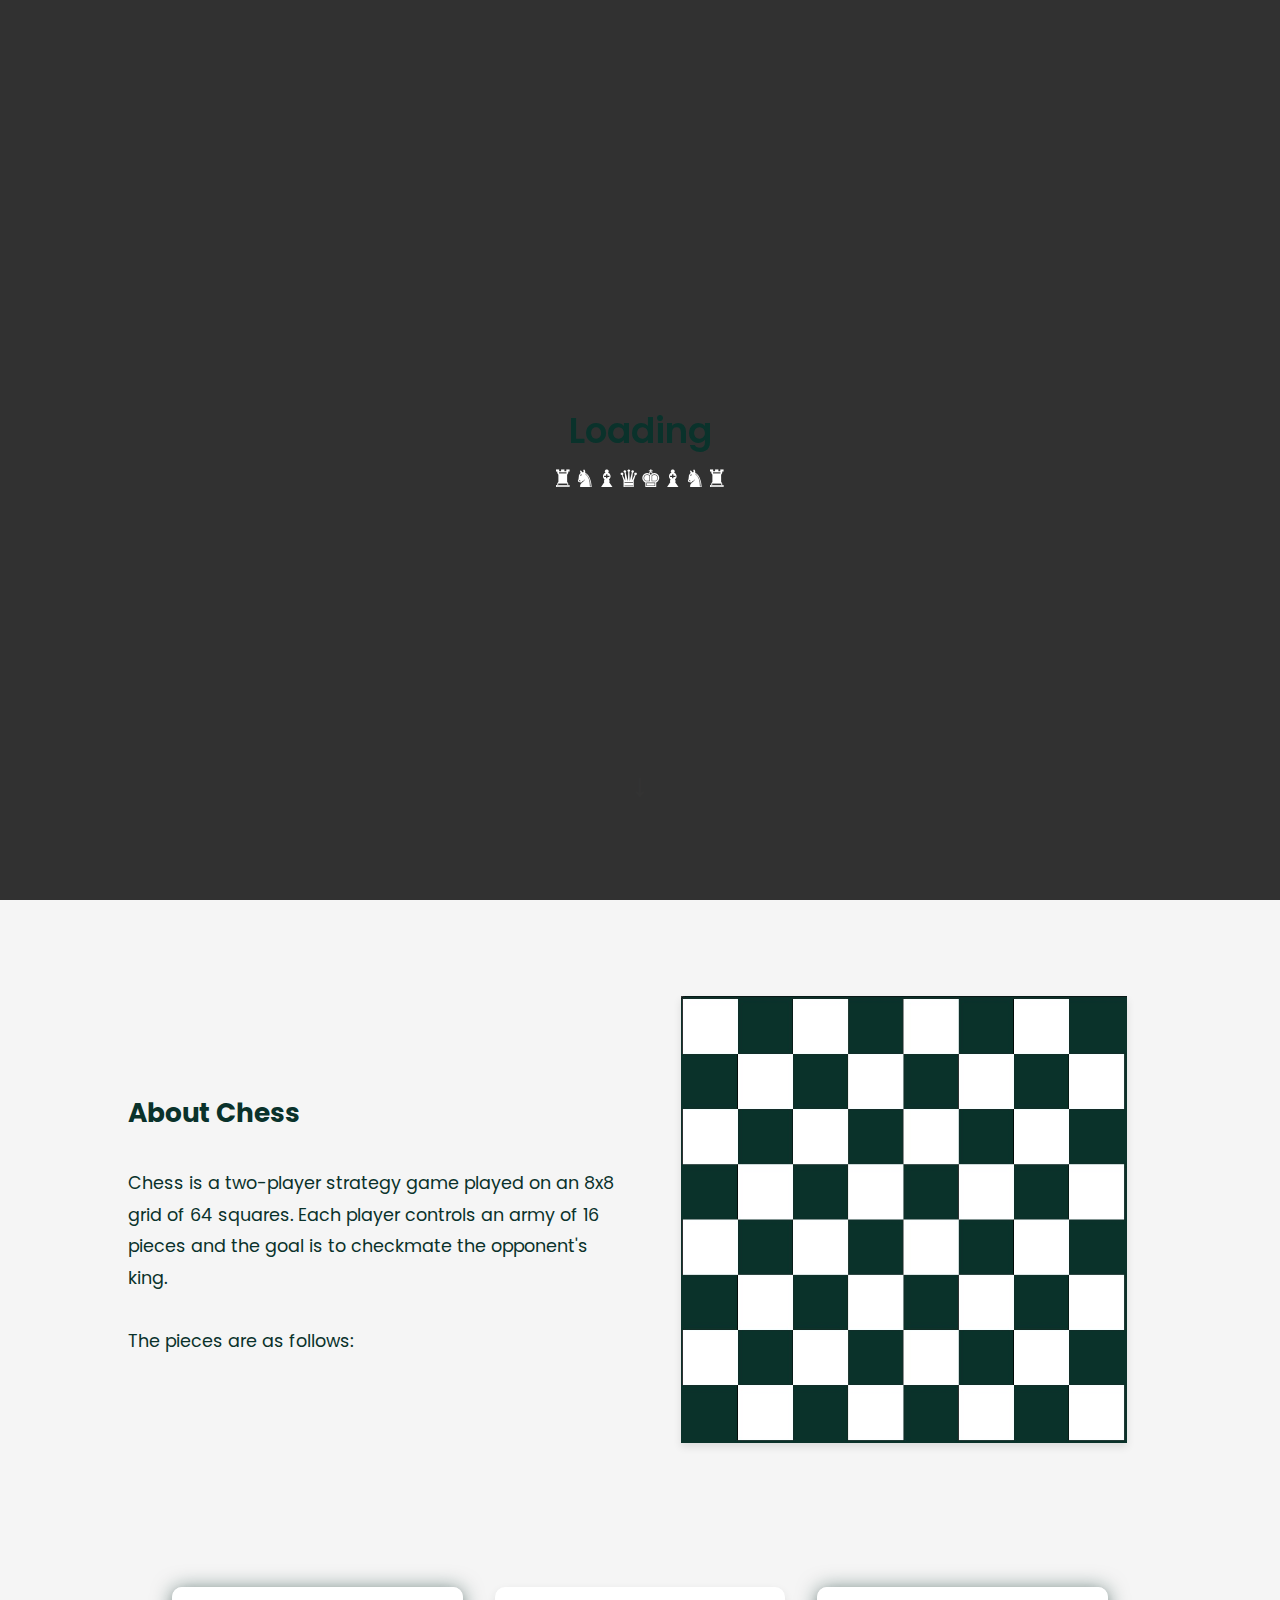
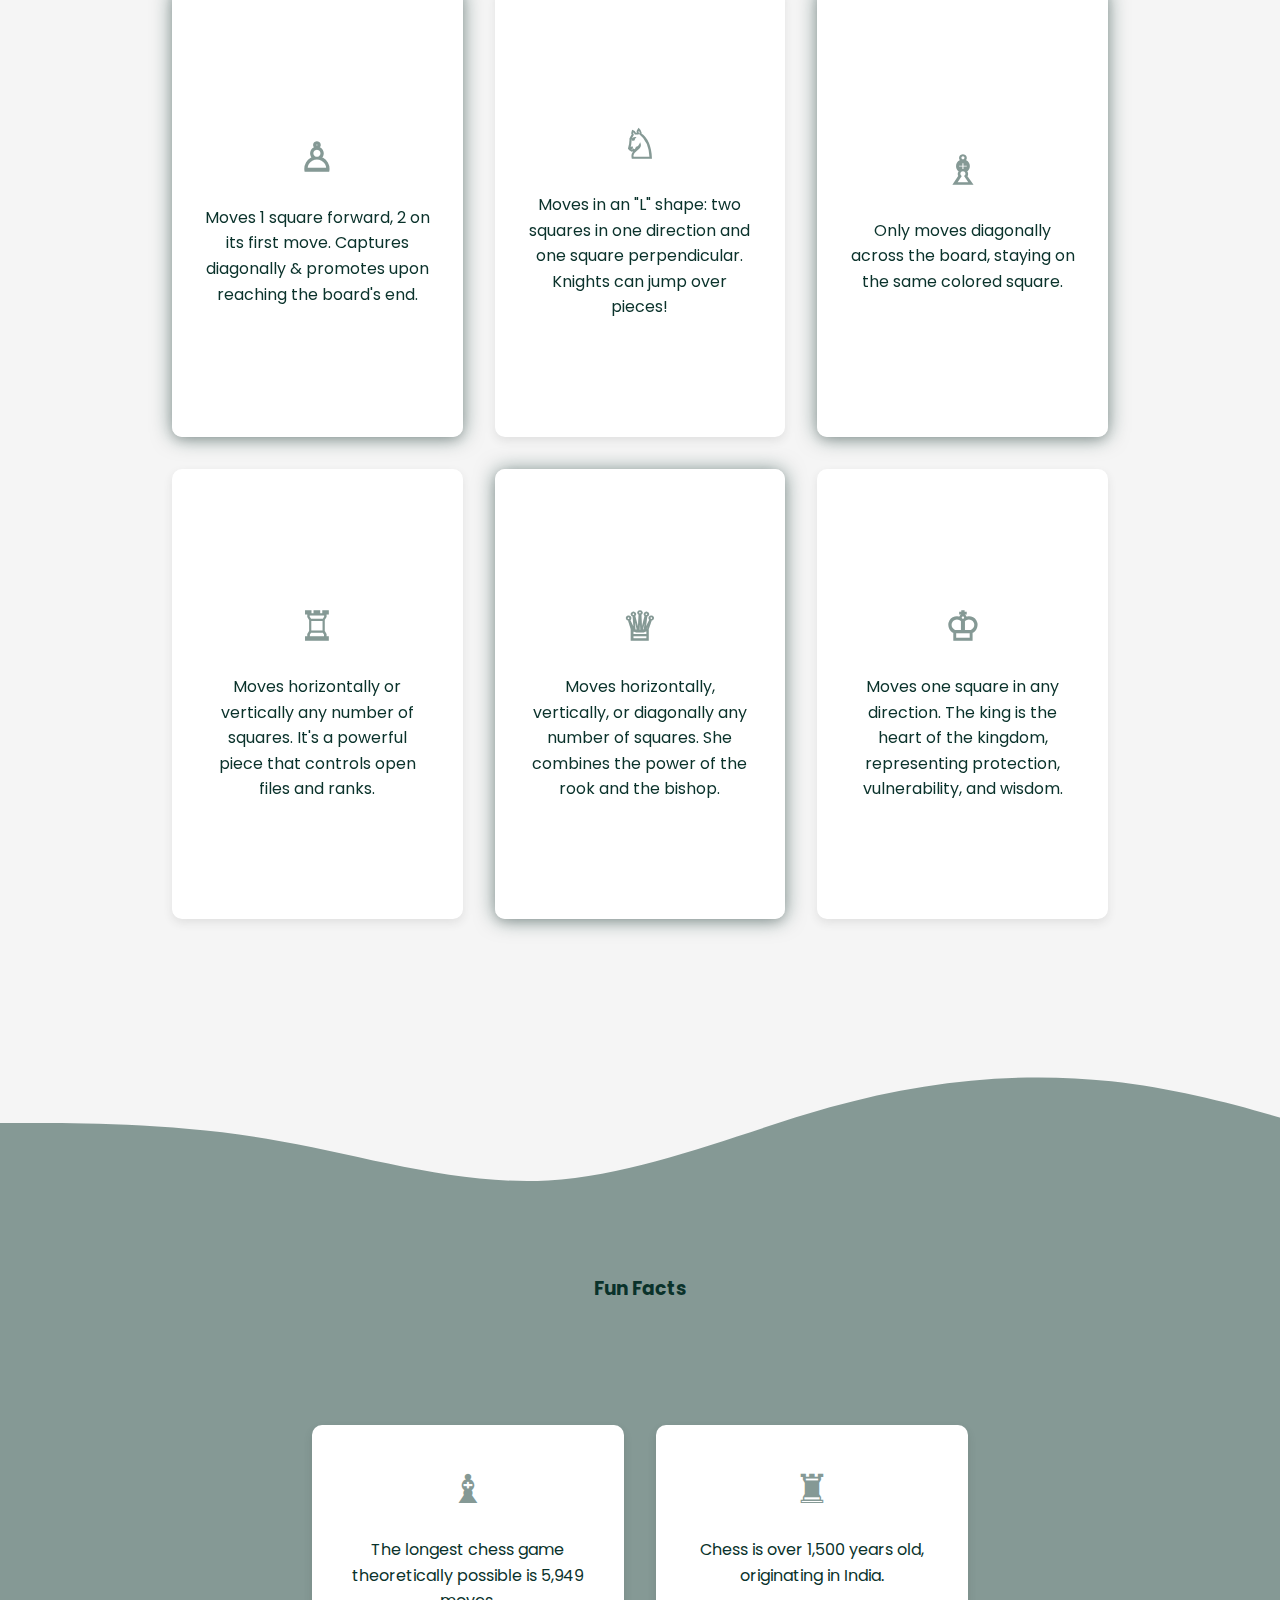
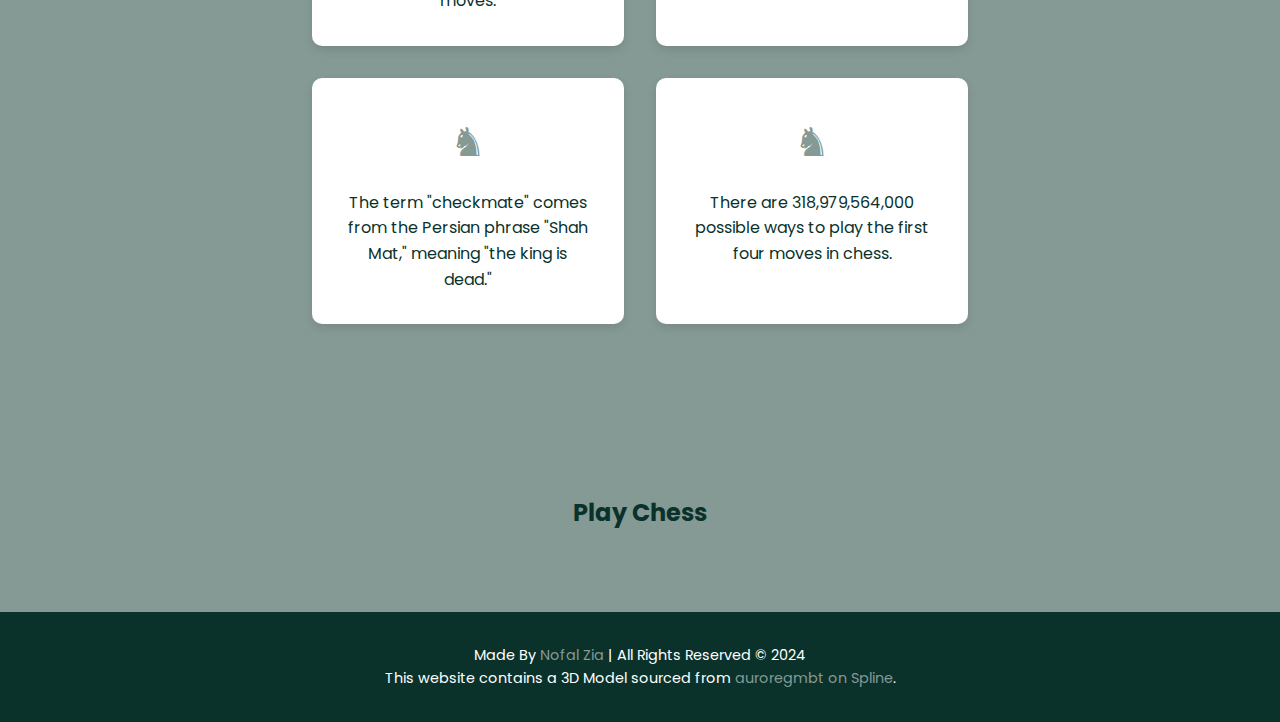
==== desktop-index.html @ 8d4e1d1d "Made a Desktop Version" ====
<!DOCTYPE html>
<html lang="en">
<head>
    <meta charset="UTF-8">
    <meta name="viewport" content="width=device-width, initial-scale=1.0">
    <title>Chess</title>

    <link rel="stylesheet" href="desktop styles.css">
    <link href="https://fonts.googleapis.com/css2?family=Poppins:wght@300;400;600&display=swap" rel="stylesheet">
</head>
<body>

    <div id="loading-overlay">
        <div class="loader-content">
            <h2>Loading<br></h2>&#9820;&#9822;&#9821;&#9819;&#9818;&#9821;&#9822;&#9820;
        </div>
    </div>    
    
    <div class="video-container">
        <video id="mobile-video" class="background-video" autoplay muted loop>
            <source src="BG mobile.mp4" type="video/mp4">
            Your browser does not support the video tag.
        </video>
        <video id="desktop-video" class="background-video" autoplay muted loop>
            <source src="BG Desktop.mp4" type="video/mp4">
            Your browser does not support the video tag.
        </video>
    
        <!-- Minimal Down Arrow Button -->
        <div class="down-button" onclick="scrollToSection('about-chess')">
            &#x2193; <!-- Downward arrow symbol -->
        </div>
    </div>    

    <section id="about-chess">
        
        <div class="about-content">
            <div class="about-text">
                <h2>About Chess</h2>
                <br>
                <p>Chess is a two-player strategy game played on an 8x8 grid of 64 squares. Each player controls an army of 16 pieces and the goal is to checkmate the opponent's king.</p>
                <br>
                <p>The pieces are as follows:</p>
            </div>
            <div class="about-image">
                <img src="board.jpg" alt="chess board">
            </div>
        </div>
    </section>
    
       
    <div class="card-container">
        <div class="card" id="pawn-card">
            <div class="card-front">
                <h6> &#9817; </h6>
                <p>Moves 1 square forward, 2 on its first move. Captures diagonally & promotes upon reaching the board's end.</p>
            </div>
            <div class="card-back">
                <p>The pawn symbolizes growth and patience, advancing step by step and sacrificing for the greater good. It embodies life’s struggles and triumphs, encouraging meaningful moves.</p>
            </div>
        </div>
    
        <div class="card" id="knight-card">
            <div class="card-front">
                <h6> &#9816; </h6>
                <p>Moves in an "L" shape: two squares in one direction and one square perpendicular. Knights can jump over pieces!</p>
            </div>
            <div class="card-back">
                <p>The knight's unique path symbolizes creativity and courage, urging unconventional choices and a quest for meaning.</p>
            </div>
        </div>
    
        <div class="card" id="bishop-card">
            <div class="card-front">
                <h6> &#9815; </h6>
                <p>Only moves diagonally across the board, staying on the same colored square.</p>
            </div>
            <div class="card-back">
                <p>The bishop’s diagonal movement represents seeking higher truths and inner wisdom, navigating contrasts in life’s journey.</p>
            </div>
        </div>
    
        <div class="card" id="rook-card">
            <div class="card-front">
                <h6> &#9814; </h6>
                <p>Moves horizontally or vertically any number of squares. It's a powerful piece that controls open files and ranks.</p>
            </div>
            <div class="card-back">
                <p>The rook teaches adaptability and strategic movement, protecting what matters while remaining flexible.</p>
            </div>
        </div>
    
        <div class="card" id="queen-card">
            <div class="card-front">
                <h6> &#9813; </h6>
                <p>Moves horizontally, vertically, or diagonally any number of squares. She combines the power of the rook and the bishop.</p>
            </div>
            <div class="card-back">
                <p>The queen embodies grace and authority, teaching balance and empathy. Her strategic moves reflect leadership that values multiple perspectives.</p>
            </div>
        </div>
    
        <div class="card" id="king-card">
            <div class="card-front">
                <h6> &#9812; </h6>
                <p>Moves one square in any direction. The king is the heart of the kingdom, representing protection, vulnerability, and wisdom.</p>
            </div>
            <div class="card-back">
                <p>The king represents leadership and responsibility, guiding by example and valuing counsel. His survival signifies the importance of unity and sacrifice.</p>
            </div>
        </div>
    </div>
    

<!-- SVG Wave -->
<svg xmlns="http://www.w3.org/2000/svg" viewBox="0 0 1440 320"><path fill="#859995" fill-opacity="1" d="M0,224L48,224C96,224,192,224,288,240C384,256,480,288,576,282.7C672,277,768,235,864,208C960,181,1056,171,1152,181.3C1248,192,1344,224,1392,240L1440,256L1440,320L1392,320C1344,320,1248,320,1152,320C1056,320,960,320,864,320C768,320,672,320,576,320C480,320,384,320,288,320C192,320,96,320,48,320L0,320Z"></path></svg>

<!-- Section for Fun Facts -->
<section id="play-chess">
    <h3>Fun Facts</h3>
    <div class="facts-container">
        <div class="fact">
            <div class="fact-icon">&#9821;</div> <!-- Black bishop icon -->
            <p>The longest chess game theoretically possible is 5,949 moves.</p>
        </div>
        <div class="fact">
            <div class="fact-icon">&#9820;</div> <!-- Black rook icon -->
            <p>Chess is over 1,500 years old, originating in India.</p>
        </div>
        <div class="fact">
            <div class="fact-icon">&#9822;</div> <!-- Black knight icon -->
            <p>The term "checkmate" comes from the Persian phrase "Shah Mat," meaning "the king is dead."</p>
        </div>
        <div class="fact">
            <div class="fact-icon">&#9822;</div> <!-- Black knight icon -->
            <p>There are 318,979,564,000 possible ways to play the first four moves in chess.</p>
        </div>
    </div>
    <a href="https://www.chess.com" target="_blank" class="play-chess-button">
        <h2>Play Chess</h2>
    </a>
</section>



    <footer>
        Made By <a href="mailto:nofalzia4s@gmail.com">Nofal Zia</a> | All Rights Reserved © 2024
        <br>
        This website contains a 3D Model sourced from <a href="https://app.spline.design/@auroregmbt" target="_blank">auroregmbt on Spline</a>. 
    </footer>
    

    <script src="script.js"></script>
</body>
</html>
---- desktop styles.css ----
/* Global Styles */
* {
    margin: 0;
    padding: 0;
    box-sizing: border-box;
}

body {
    font-family: 'Poppins', sans-serif;
    line-height: 1.6;
    color: #0a322b;
    background-color: #f5f5f5;
    overflow-x: hidden;
}

/* Loading Overlay */
#loading-overlay {
    display: flex;
    justify-content: center;
    align-items: center;
    position: fixed;
    width: 100%;
    height: 100%;
    background-color: rgba(0, 0, 0, 0.8);
    z-index: 1000;
    color: #fff;
    font-size: 1.5rem;
    transition: opacity 0.5s ease-in-out;
}

.loader-content h2 {
    font-weight: 600;
    text-align: center;
}

#loading-overlay.hidden {
    opacity: 0;
    visibility: hidden;
}

/* Video Container */
.video-container {
    position: relative;
    height: 100vh;
    overflow: hidden;
}

.background-video {
    position: absolute;
    top: 0;
    left: 0;
    width: 100%;
    height: 100%;
    object-fit: cover;
    z-index: -1;
}

.down-button {
    position: absolute;
    bottom: 10%;
    left: 50%;
    transform: translateX(-50%);
    background-color: transparent;
    color: white;
    font-size: 2rem;
    cursor: pointer;
    transition: transform 0.3s ease-in-out;
}

.down-button:hover {
    transform: translateX(-50%) translateY(-10px);
}

/* Section Styles */
section {
    padding: 4rem 2rem;
    text-align: center;
    background-color: #f5f5f5;
}

h2, h3 {
    color: #0a322b;
    margin-bottom: 0rem;
}



/* Card Styles */
.card-container {
    display: grid;
    grid-template-columns: repeat(auto-fit, minmax(250px, 1fr));
    gap: 2rem; /* Adds space between cards */
    justify-content: center;
    max-width: 1000px;
    margin: 0 auto;
    margin-top: 40px;
    padding: 0 2.5%;
    border-radius: 10px;
}

.card {
    position: relative;
    perspective: 1000px;
    background-color: transparent;
    width: 100%;
    max-width: 400px;
    height: 450px;
    margin: 0 auto;
    cursor: pointer; 
    border-radius: 10px;
}

.card:nth-child(even) {
    box-shadow: 0 4px 8px rgba(255, 255, 255, 0.5); /* Whiter shadow for odd cards */

}

.card:nth-child(odd) {
    box-shadow: 0 1px 20px rgba(10, 50, 43, 0.5); /* Dark green shadow for even cards */
}


.card-front, .card-back {
    position: absolute;
    backface-visibility: hidden;
    padding: 2rem;
    border-radius: 10px;
    background-color: white;
    box-shadow: 0 4px 10px rgba(0, 0, 0, 0.1);
    transform-style: preserve-3d;
    transition: transform 0.6s ease;
    width: 100%;
    height: 100%;
    display: flex; /* Enable Flexbox */
    flex-direction: column; /* Stack content vertically */
    justify-content: center; /* Vertically center the content */
    align-items: center; /* Horizontally center the content */
    text-align: center; /* Center text inside */
    border-radius: 10px;
}

.card-front {
    transform: rotateY(0deg);
}

.card-back {
    transform: rotateY(180deg);
    color: #fff;
    background-color: #0a322b;
}

.card.flipped .card-front {
    transform: rotateY(-180deg);
}

.card.flipped .card-back {
    transform: rotateY(0deg);
}

/* Align chess pieces and text */
.card-front .chess-piece, .card-back .chess-piece {
    width: 50px; /* Example size for the chess piece */
    height: 50px;
    margin-bottom: 1rem; /* Space below the chess piece */
}

.card-front h6, .card-back h6 {
    font-size: 2.5rem;
    margin-top: 0.5rem; /* Space above the text */
    color: #859995;
}

h6 {
    font-size: 2rem;
    margin-bottom: 1rem;
    color: #859995;
}

/* SVG Wave */
svg {
    width: 110%;
    margin: -15px;
}

/* Fun Facts Section */
#play-chess .facts-container {
    display: grid;
    grid-template-columns: repeat(auto-fit, minmax(250px, 1fr));
    gap: 2rem;
    max-width: 900px;
    margin: 0 auto;
    padding: 10%;
}

#play-chess {
   background-color:#859995;
}

.fact {
    padding: 2rem;
    background-color: #fff;
    border-radius: 10px;
    box-shadow: 0 4px 10px rgba(0, 0, 0, 0.1);
    transition: transform 0.3s ease;
}

.fact:hover {
    transform: translateY(-10px);
}

.fact-icon {
    font-size: 2.5rem;
    color: #859995;
    margin-bottom: 1rem;
}

.play-chess-button {
    display: inline-block;
    padding: 1rem 2rem;
    background-color: #859995;
    color: white;
    border-radius: 5px;
    text-decoration: none;
    margin-top: 2rem;
    transition: background-color 0.3s ease;
}

.play-chess-button:hover {
    background-color: #617e75;
}

/* Footer */
footer {
    padding: 2rem;
    background-color: #0a322b;
    color: white;
    text-align: center;
    font-size: 0.9rem;
}

footer a {
    color: #859995;
    text-decoration: none;
    transition: color 0.3s ease;
}

footer a:hover {
    color: #fff;
}

/* About Chess Section */
#about-chess {
    padding: 5% 10%;
    text-align: center;
    background-color: #f5f5f5;
}

img {
height: 90%;
width: 90%;
}

.about-content {
    display: flex;
    flex-wrap: wrap;
    justify-content: center;
    align-items: center;
    gap: 2rem;
    margin: 2rem 0;
}

.about-text, .about-image {
    flex: 1 1 45%;
}

.about-text {
    text-align: left;
    font-size: 1.1rem;
    line-height: 1.8;
    color: #0a322b;
}

.about-image img {
    max-width: 100%;
    height: auto;
    box-shadow: 0 4px 8px rgba(0, 0, 0, 0.1);
}
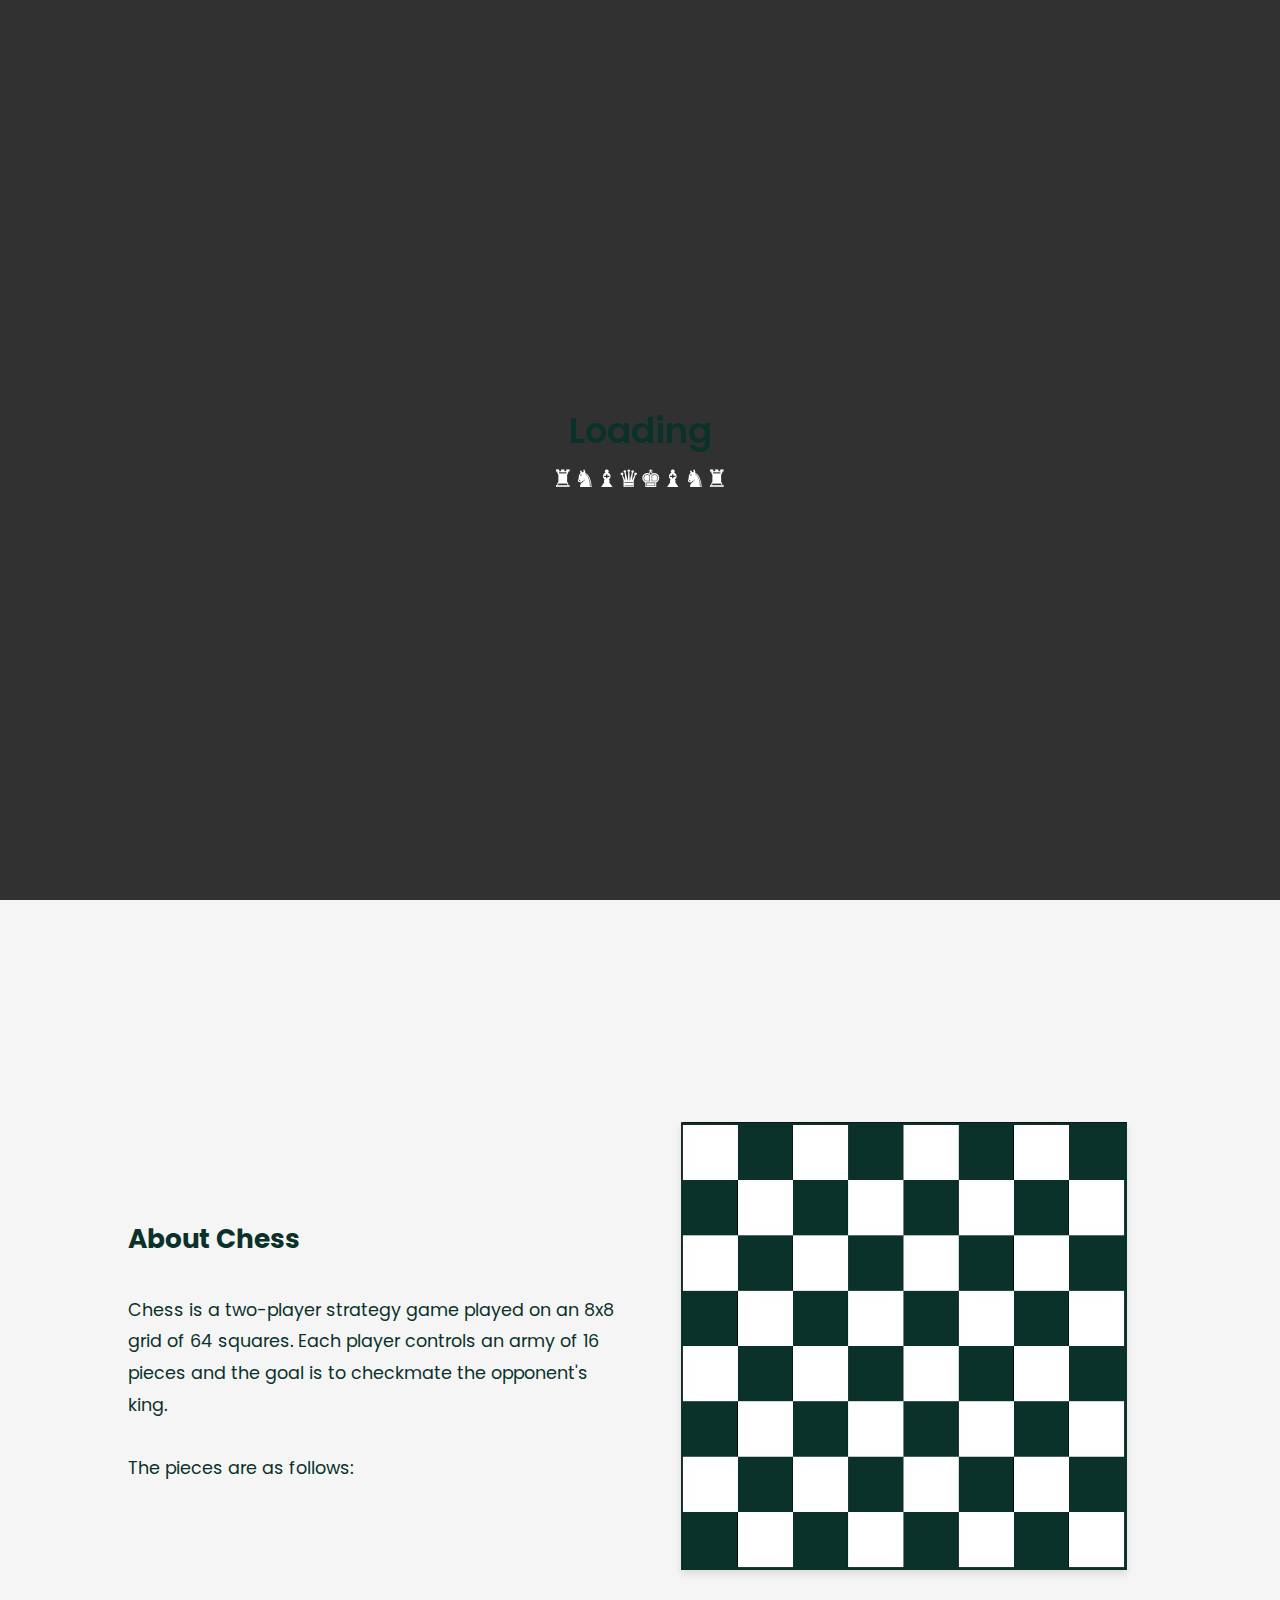
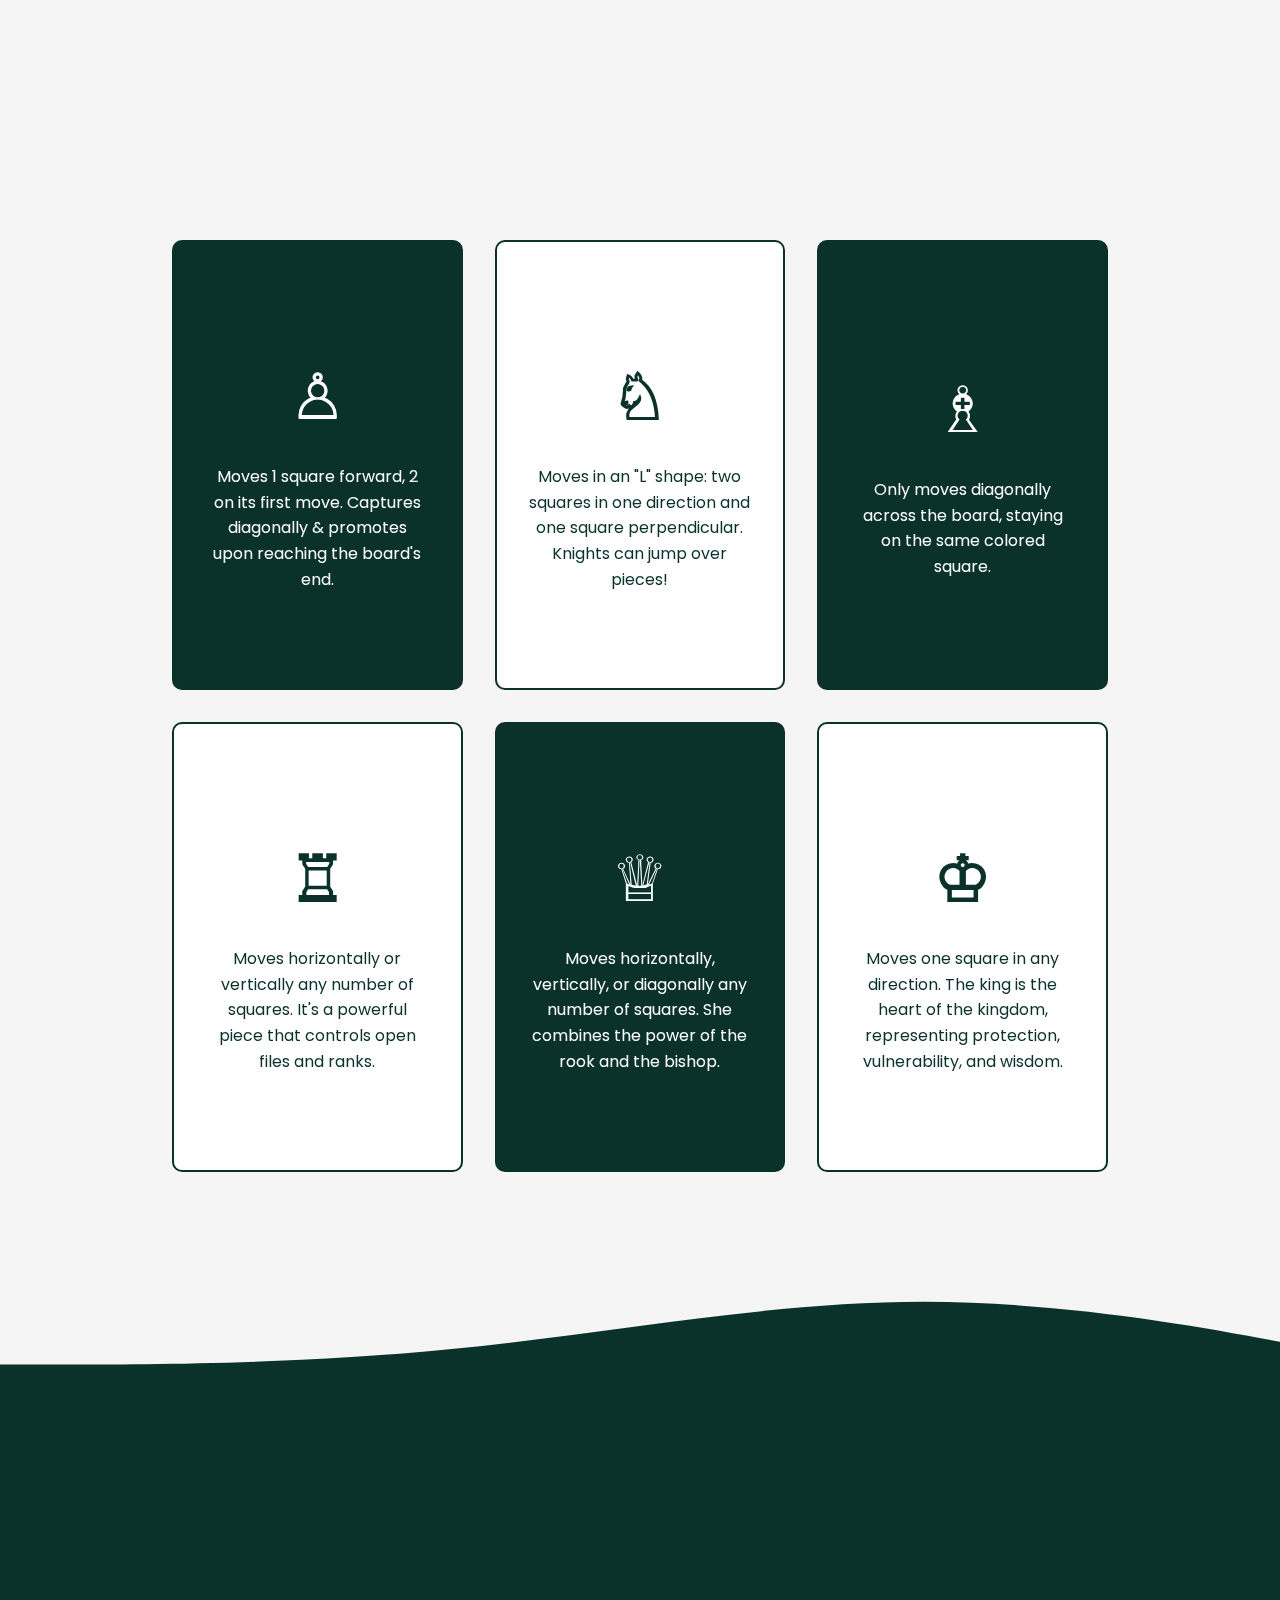
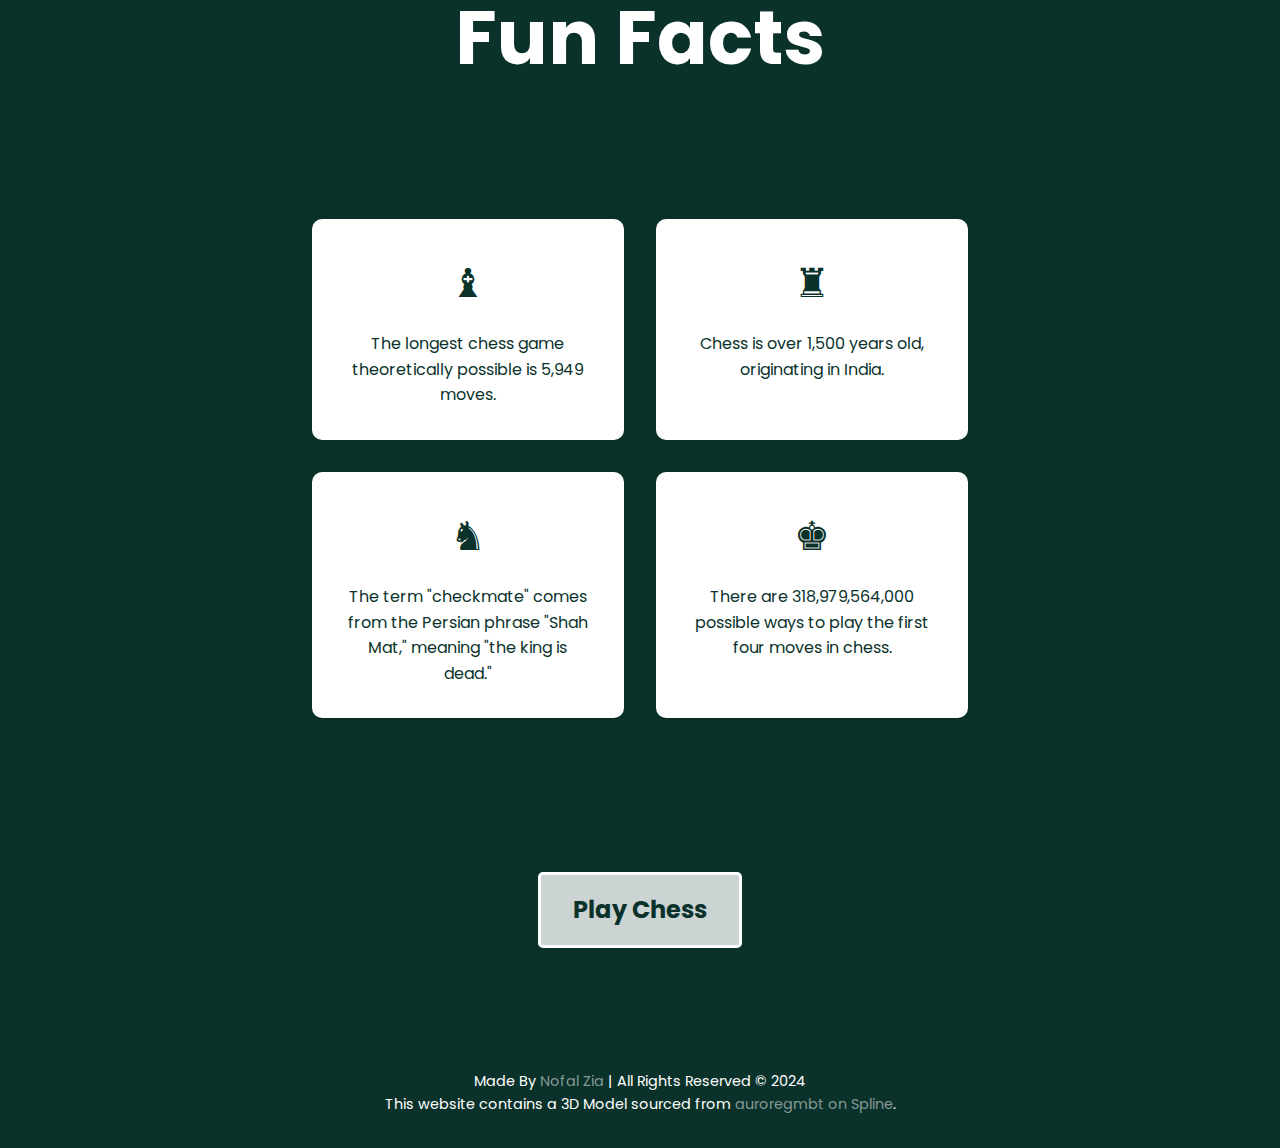
==== commit 9f0d60e8: "Finalized Desjtop and Mobile Version" ====
--- a/desktop-index.html
+++ b/desktop-index.html
@@ -111,13 +111,12 @@
         </div>
     </div>
     
-
+<br><br>
 <!-- SVG Wave -->
-<svg xmlns="http://www.w3.org/2000/svg" viewBox="0 0 1440 320"><path fill="#859995" fill-opacity="1" d="M0,224L48,224C96,224,192,224,288,240C384,256,480,288,576,282.7C672,277,768,235,864,208C960,181,1056,171,1152,181.3C1248,192,1344,224,1392,240L1440,256L1440,320L1392,320C1344,320,1248,320,1152,320C1056,320,960,320,864,320C768,320,672,320,576,320C480,320,384,320,288,320C192,320,96,320,48,320L0,320Z"></path></svg>
-
+<svg xmlns="http://www.w3.org/2000/svg" viewBox="0 0 1440 320"><path fill="#0a322b" fill-opacity="1" d="M0,160L80,160C160,160,320,160,480,144C640,128,800,96,960,96C1120,96,1280,128,1360,144L1440,160L1440,320L1360,320C1280,320,1120,320,960,320C800,320,640,320,480,320C320,320,160,320,80,320L0,320Z"></path></svg>
 <!-- Section for Fun Facts -->
 <section id="play-chess">
-    <h3>Fun Facts</h3>
+    <h3 style="color: white; font-size: 75px;">Fun Facts</h3>
     <div class="facts-container">
         <div class="fact">
             <div class="fact-icon">&#9821;</div> <!-- Black bishop icon -->
@@ -132,15 +131,15 @@
             <p>The term "checkmate" comes from the Persian phrase "Shah Mat," meaning "the king is dead."</p>
         </div>
         <div class="fact">
-            <div class="fact-icon">&#9822;</div> <!-- Black knight icon -->
+            <div class="fact-icon">&#9818;</div> <!-- Black knight icon -->
             <p>There are 318,979,564,000 possible ways to play the first four moves in chess.</p>
         </div>
     </div>
     <a href="https://www.chess.com" target="_blank" class="play-chess-button">
         <h2>Play Chess</h2>
     </a>
+    <br><br>
 </section>
-
 
 
     <footer>
--- a/desktop styles.css
+++ b/desktop styles.css
@@ -1,20 +1,19 @@
-/* Global Styles */
+
 * {
     margin: 0;
     padding: 0;
-    box-sizing: border-box;
-}
-
-body {
+    box-sizing: border-box
+   }
+   
+   body {
     font-family: 'Poppins', sans-serif;
     line-height: 1.6;
     color: #0a322b;
     background-color: #f5f5f5;
-    overflow-x: hidden;
-}
-
-/* Loading Overlay */
-#loading-overlay {
+    overflow-x: hidden
+   }
+   
+   #loading-overlay {
     display: flex;
     justify-content: center;
     align-items: center;
@@ -25,37 +24,36 @@
     z-index: 1000;
     color: #fff;
     font-size: 1.5rem;
-    transition: opacity 0.5s ease-in-out;
-}
-
-.loader-content h2 {
+    transition: opacity 0.5s ease-in-out
+   }
+   
+   .loader-content h2 {
     font-weight: 600;
-    text-align: center;
-}
-
-#loading-overlay.hidden {
+    text-align: center
+   }
+   
+   #loading-overlay.hidden {
     opacity: 0;
-    visibility: hidden;
-}
-
-/* Video Container */
-.video-container {
+    visibility: hidden
+   }
+   
+   .video-container {
     position: relative;
     height: 100vh;
-    overflow: hidden;
-}
-
-.background-video {
+    overflow: hidden
+   }
+   
+   .background-video {
     position: absolute;
     top: 0;
     left: 0;
     width: 100%;
     height: 100%;
     object-fit: cover;
-    z-index: -1;
-}
-
-.down-button {
+    z-index: -1
+   }
+   
+   .down-button {
     position: absolute;
     bottom: 10%;
     left: 50%;
@@ -64,41 +62,37 @@
     color: white;
     font-size: 2rem;
     cursor: pointer;
-    transition: transform 0.3s ease-in-out;
-}
-
-.down-button:hover {
-    transform: translateX(-50%) translateY(-10px);
-}
-
-/* Section Styles */
-section {
+    transition: transform 0.3s ease-in-out
+   }
+   
+   .down-button:hover {
+    transform: translateX(-50%) translateY(-10px)
+   }
+   
+   section {
     padding: 4rem 2rem;
     text-align: center;
-    background-color: #f5f5f5;
-}
-
-h2, h3 {
+    background-color: #f5f5f5
+   }
+   
+   h2, h3 {
     color: #0a322b;
-    margin-bottom: 0rem;
-}
-
-
-
-/* Card Styles */
-.card-container {
+    margin-bottom: 0rem
+   }
+   
+   .card-container {
     display: grid;
     grid-template-columns: repeat(auto-fit, minmax(250px, 1fr));
-    gap: 2rem; /* Adds space between cards */
+    gap: 2rem;
     justify-content: center;
     max-width: 1000px;
     margin: 0 auto;
     margin-top: 40px;
     padding: 0 2.5%;
-    border-radius: 10px;
-}
-
-.card {
+    border-radius: 10px
+   }
+   
+   .card {
     position: relative;
     perspective: 1000px;
     background-color: transparent;
@@ -106,182 +100,191 @@
     max-width: 400px;
     height: 450px;
     margin: 0 auto;
-    cursor: pointer; 
-    border-radius: 10px;
-}
-
-.card:nth-child(even) {
-    box-shadow: 0 4px 8px rgba(255, 255, 255, 0.5); /* Whiter shadow for odd cards */
-
-}
-
-.card:nth-child(odd) {
-    box-shadow: 0 1px 20px rgba(10, 50, 43, 0.5); /* Dark green shadow for even cards */
-}
-
-
-.card-front, .card-back {
+    cursor: pointer;
+    border-radius: 10px
+   }
+   
+   .card:nth-child(odd) .card-front {
+    background-color: #0a322b;
+    color: #fff
+   }
+   
+   .card:nth-child(odd) h6 {
+    color: #fff;
+    font-weight: lighter
+   }
+   
+   .card:nth-child(even) .card-front {
+    background-color: #ffffff
+   }
+   
+   .card:nth-child(odd) .card-back {
+    background-color: #ffffff;
+    color: #0a322b
+   }
+   
+   .card-front, .card-back {
     position: absolute;
     backface-visibility: hidden;
     padding: 2rem;
     border-radius: 10px;
     background-color: white;
-    box-shadow: 0 4px 10px rgba(0, 0, 0, 0.1);
     transform-style: preserve-3d;
     transition: transform 0.6s ease;
     width: 100%;
     height: 100%;
-    display: flex; /* Enable Flexbox */
-    flex-direction: column; /* Stack content vertically */
-    justify-content: center; /* Vertically center the content */
-    align-items: center; /* Horizontally center the content */
-    text-align: center; /* Center text inside */
-    border-radius: 10px;
-}
-
-.card-front {
-    transform: rotateY(0deg);
-}
-
-.card-back {
+    display: flex;
+    flex-direction: column;
+    justify-content: center;
+    align-items: center;
+    text-align: center;
+    border: 2px solid #0a322b
+   }
+   
+   .card-front {
+    transform: rotateY(0deg)
+   }
+   
+   .card-back {
     transform: rotateY(180deg);
     color: #fff;
-    background-color: #0a322b;
-}
-
-.card.flipped .card-front {
-    transform: rotateY(-180deg);
-}
-
-.card.flipped .card-back {
-    transform: rotateY(0deg);
-}
-
-/* Align chess pieces and text */
-.card-front .chess-piece, .card-back .chess-piece {
-    width: 50px; /* Example size for the chess piece */
+    background-color: #0a322b
+   }
+   
+   .card.flipped .card-front {
+    transform: rotateY(-180deg)
+   }
+   
+   .card.flipped .card-back {
+    transform: rotateY(0deg)
+   }
+   
+   .card-front .chess-piece, .card-back .chess-piece {
+    width: 50px;
     height: 50px;
-    margin-bottom: 1rem; /* Space below the chess piece */
-}
-
-.card-front h6, .card-back h6 {
-    font-size: 2.5rem;
-    margin-top: 0.5rem; /* Space above the text */
-    color: #859995;
-}
-
-h6 {
+    margin-bottom: 1rem
+   }
+   
+   .card-front h6, .card-back h6 {
+    font-size: 4rem;
+    margin-top: 0.5rem;
+    color: #0a322b
+   }
+   
+   h6 {
     font-size: 2rem;
     margin-bottom: 1rem;
-    color: #859995;
-}
-
-/* SVG Wave */
-svg {
+    color: #859995
+   }
+   
+   svg {
     width: 110%;
-    margin: -15px;
-}
-
-/* Fun Facts Section */
-#play-chess .facts-container {
+    margin: -15px
+   }
+   
+   #play-chess .facts-container {
     display: grid;
     grid-template-columns: repeat(auto-fit, minmax(250px, 1fr));
     gap: 2rem;
     max-width: 900px;
     margin: 0 auto;
-    padding: 10%;
-}
-
-#play-chess {
-   background-color:#859995;
-}
-
-.fact {
+    padding: 10%
+   }
+   
+   #play-chess {
+    background-color: #0a322b
+   }
+   
+   .fact {
     padding: 2rem;
     background-color: #fff;
     border-radius: 10px;
     box-shadow: 0 4px 10px rgba(0, 0, 0, 0.1);
-    transition: transform 0.3s ease;
-}
-
-.fact:hover {
-    transform: translateY(-10px);
-}
-
-.fact-icon {
+    transition: transform 0.3s ease
+   }
+   
+   .fact:hover {
+    transform: translateY(-10px)
+   }
+   
+   .fact-icon {
     font-size: 2.5rem;
-    color: #859995;
-    margin-bottom: 1rem;
-}
-
-.play-chess-button {
+    color: #0a322b;
+    margin-bottom: 1rem
+   }
+   
+   .play-chess-button {
     display: inline-block;
     padding: 1rem 2rem;
-    background-color: #859995;
-    color: white;
+    background-color: #ffffffca;
+    border: 3px solid #fff;
     border-radius: 5px;
     text-decoration: none;
     margin-top: 2rem;
-    transition: background-color 0.3s ease;
-}
-
-.play-chess-button:hover {
-    background-color: #617e75;
-}
-
-/* Footer */
-footer {
+    transition: background-color 0.3s ease
+   }
+   
+   .play-chess-button:hover {
+    background-color: #617e75
+   }
+   
+   footer {
     padding: 2rem;
     background-color: #0a322b;
     color: white;
     text-align: center;
-    font-size: 0.9rem;
-}
-
-footer a {
+    font-size: 0.9rem
+   }
+   
+   footer a {
     color: #859995;
     text-decoration: none;
-    transition: color 0.3s ease;
-}
-
-footer a:hover {
-    color: #fff;
-}
-
-/* About Chess Section */
-#about-chess {
+    transition: color 0.3s ease
+   }
+   
+   footer a:hover {
+    color: #fff
+   }
+   
+   #about-chess {
+    display: flex;
     padding: 5% 10%;
     text-align: center;
     background-color: #f5f5f5;
-}
-
-img {
-height: 90%;
-width: 90%;
-}
-
-.about-content {
+    height: 100vh;
+    justify-content: center;
+    align-items: center;
+    flex-direction: column
+   }
+   
+   img {
+   height: 90%;
+   width: 90%
+   }
+   
+   .about-content {
     display: flex;
     flex-wrap: wrap;
     justify-content: center;
     align-items: center;
     gap: 2rem;
-    margin: 2rem 0;
-}
-
-.about-text, .about-image {
-    flex: 1 1 45%;
-}
-
-.about-text {
-    text-align: left;
+    margin: 2rem 0
+   }
+   
+   .about-text, .about-image {
+    flex: 1 1 45%
+   }
+   
+   .about-text {
+    text-align:left;
     font-size: 1.1rem;
     line-height: 1.8;
-    color: #0a322b;
-}
-
-.about-image img {
+    color: #0a322b
+   }
+   
+   .about-image img {
     max-width: 100%;
     height: auto;
-    box-shadow: 0 4px 8px rgba(0, 0, 0, 0.1);
-}
+    box-shadow: 0 4px 8px rgba(0, 0, 0, 0.1)
+   }
+   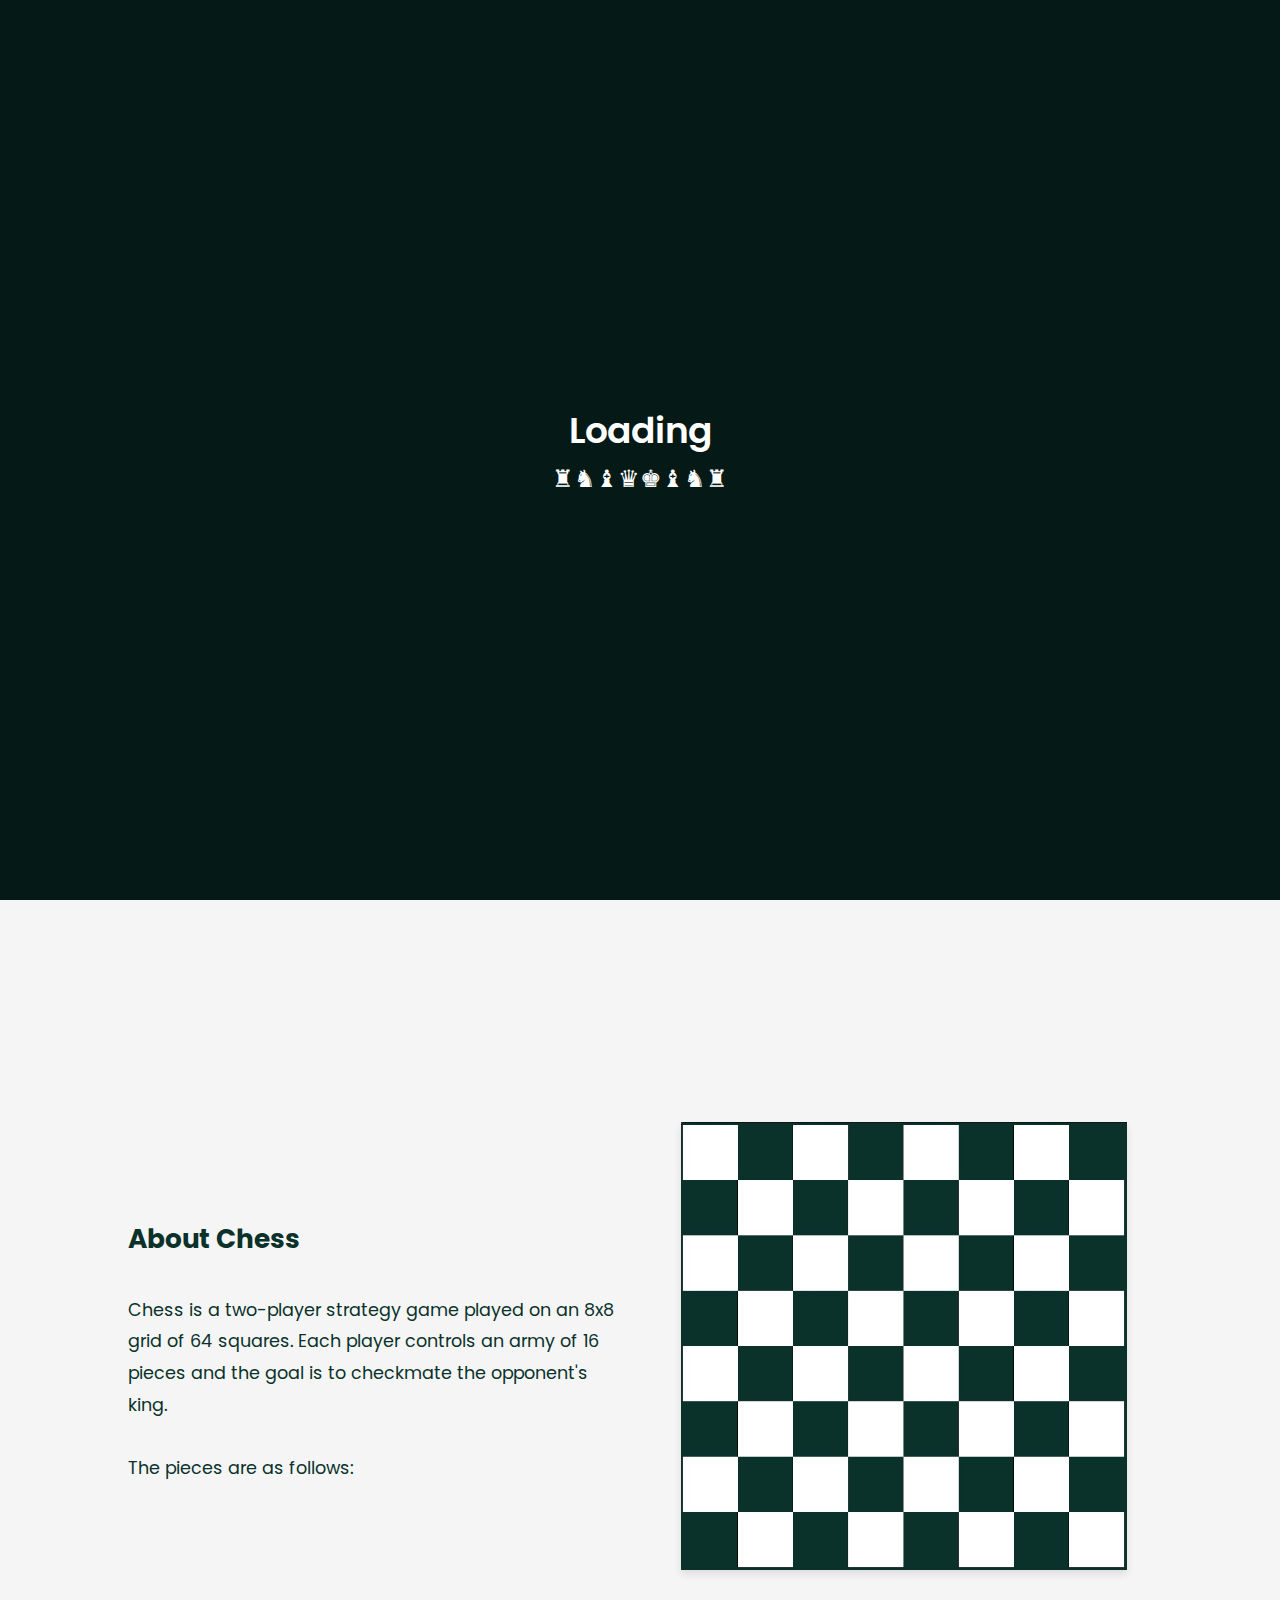
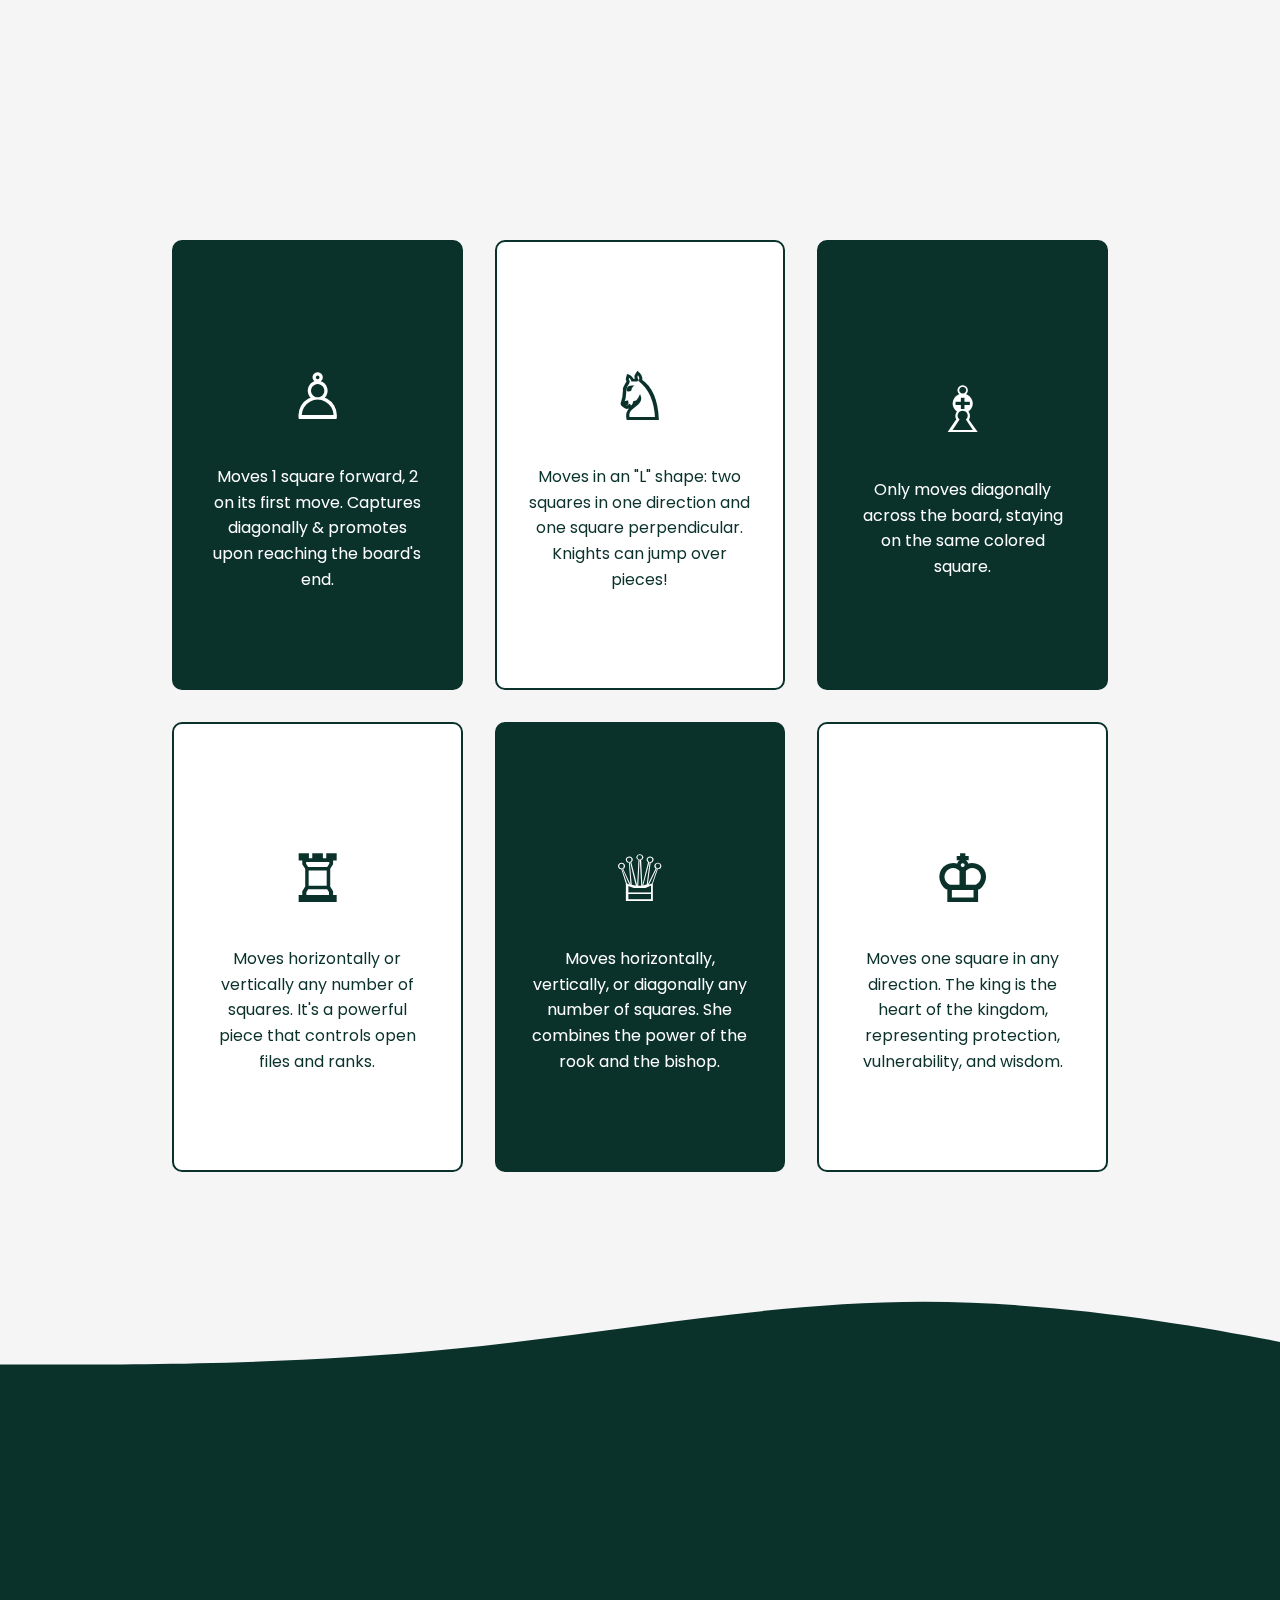
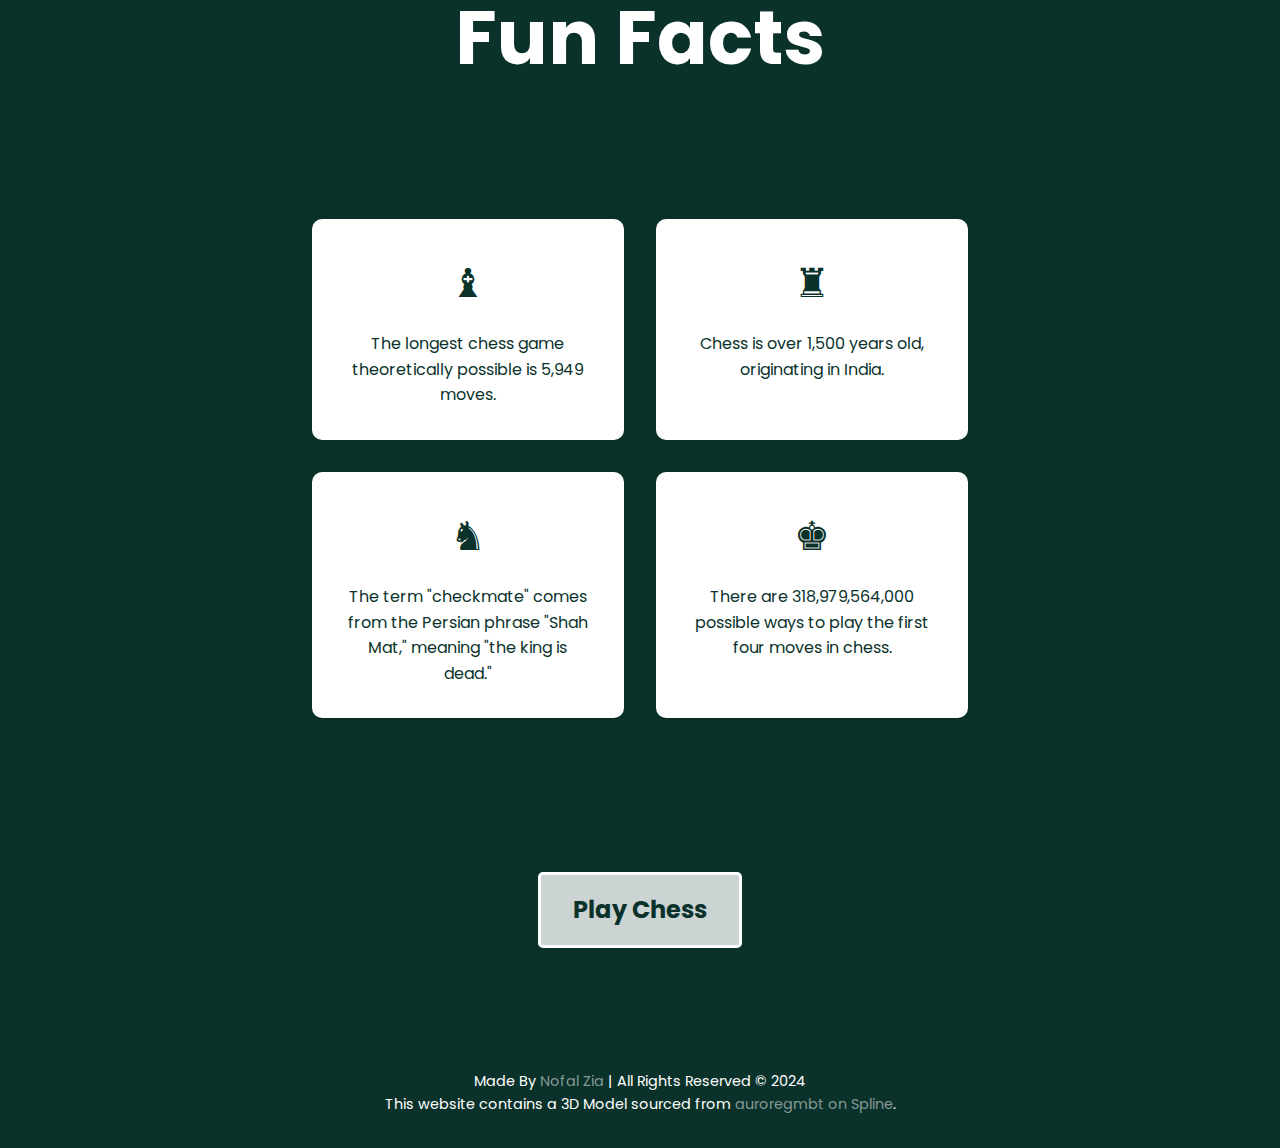
==== commit 0363e04a: "Minor Final Changes" ====
--- a/desktop-index.html
+++ b/desktop-index.html
@@ -4,6 +4,20 @@
     <meta charset="UTF-8">
     <meta name="viewport" content="width=device-width, initial-scale=1.0">
     <title>Chess</title>
+  
+    <script>
+        function isMobile() {
+            // Checks if the screen width is for mobile (you can adjust the width as needed)
+            return window.innerWidth >= 480;
+        }
+
+        window.onload = function() {
+            if (!isMobile()) {
+                // Redirect to desktop version if not on a mobile device
+                window.location.href = "index.html";
+            }
+        };
+    </script>
 
     <link rel="stylesheet" href="desktop styles.css">
     <link href="https://fonts.googleapis.com/css2?family=Poppins:wght@300;400;600&display=swap" rel="stylesheet">
@@ -12,8 +26,9 @@
 
     <div id="loading-overlay">
         <div class="loader-content">
-            <h2>Loading<br></h2>&#9820;&#9822;&#9821;&#9819;&#9818;&#9821;&#9822;&#9820;
-        </div>
+            <h2 style="color: white;">Loading<br></h2>
+<span style="color: white;">&#9820;&#9822;&#9821;&#9819;&#9818;&#9821;&#9822;&#9820;</span>
+</div>
     </div>    
     
     <div class="video-container">
--- a/desktop styles.css
+++ b/desktop styles.css
@@ -5,12 +5,19 @@
     box-sizing: border-box
    }
    
+   html, body {
+    margin: 0;
+    padding: 0;
+    width: 100%;
+    overflow-x: hidden;
+   }
+
    body {
     font-family: 'Poppins', sans-serif;
     line-height: 1.6;
     color: #0a322b;
     background-color: #f5f5f5;
-    overflow-x: hidden
+    overflow-x: hidden;
    }
    
    #loading-overlay {
@@ -20,7 +27,7 @@
     position: fixed;
     width: 100%;
     height: 100%;
-    background-color: rgba(0, 0, 0, 0.8);
+    background-color: #051a16;
     z-index: 1000;
     color: #fff;
     font-size: 1.5rem;
@@ -55,19 +62,25 @@
    
    .down-button {
     position: absolute;
-    bottom: 10%;
+    bottom: 7.5%;
     left: 50%;
     transform: translateX(-50%);
-    background-color: transparent;
-    color: white;
-    font-size: 2rem;
+    font-size: 35px;
+    color: #FFFFFF;
+    background: transparent;
+    border: none;
     cursor: pointer;
-    transition: transform 0.3s ease-in-out
-   }
-   
-   .down-button:hover {
-    transform: translateX(-50%) translateY(-10px)
-   }
+    animation: bounce 1.5s infinite;
+}
+
+@keyframes bounce {
+    0%, 100% {
+        transform: translateX(-50%) translateY(0);
+    }
+    50% {
+        transform: translateX(-50%) translateY(-10px);
+    }
+}
    
    section {
     padding: 4rem 2rem;
@@ -254,7 +267,7 @@
     height: 100vh;
     justify-content: center;
     align-items: center;
-    flex-direction: column
+    flex-direction: column;
    }
    
    img {
@@ -268,7 +281,7 @@
     justify-content: center;
     align-items: center;
     gap: 2rem;
-    margin: 2rem 0
+    margin: 2rem 0;
    }
    
    .about-text, .about-image {
